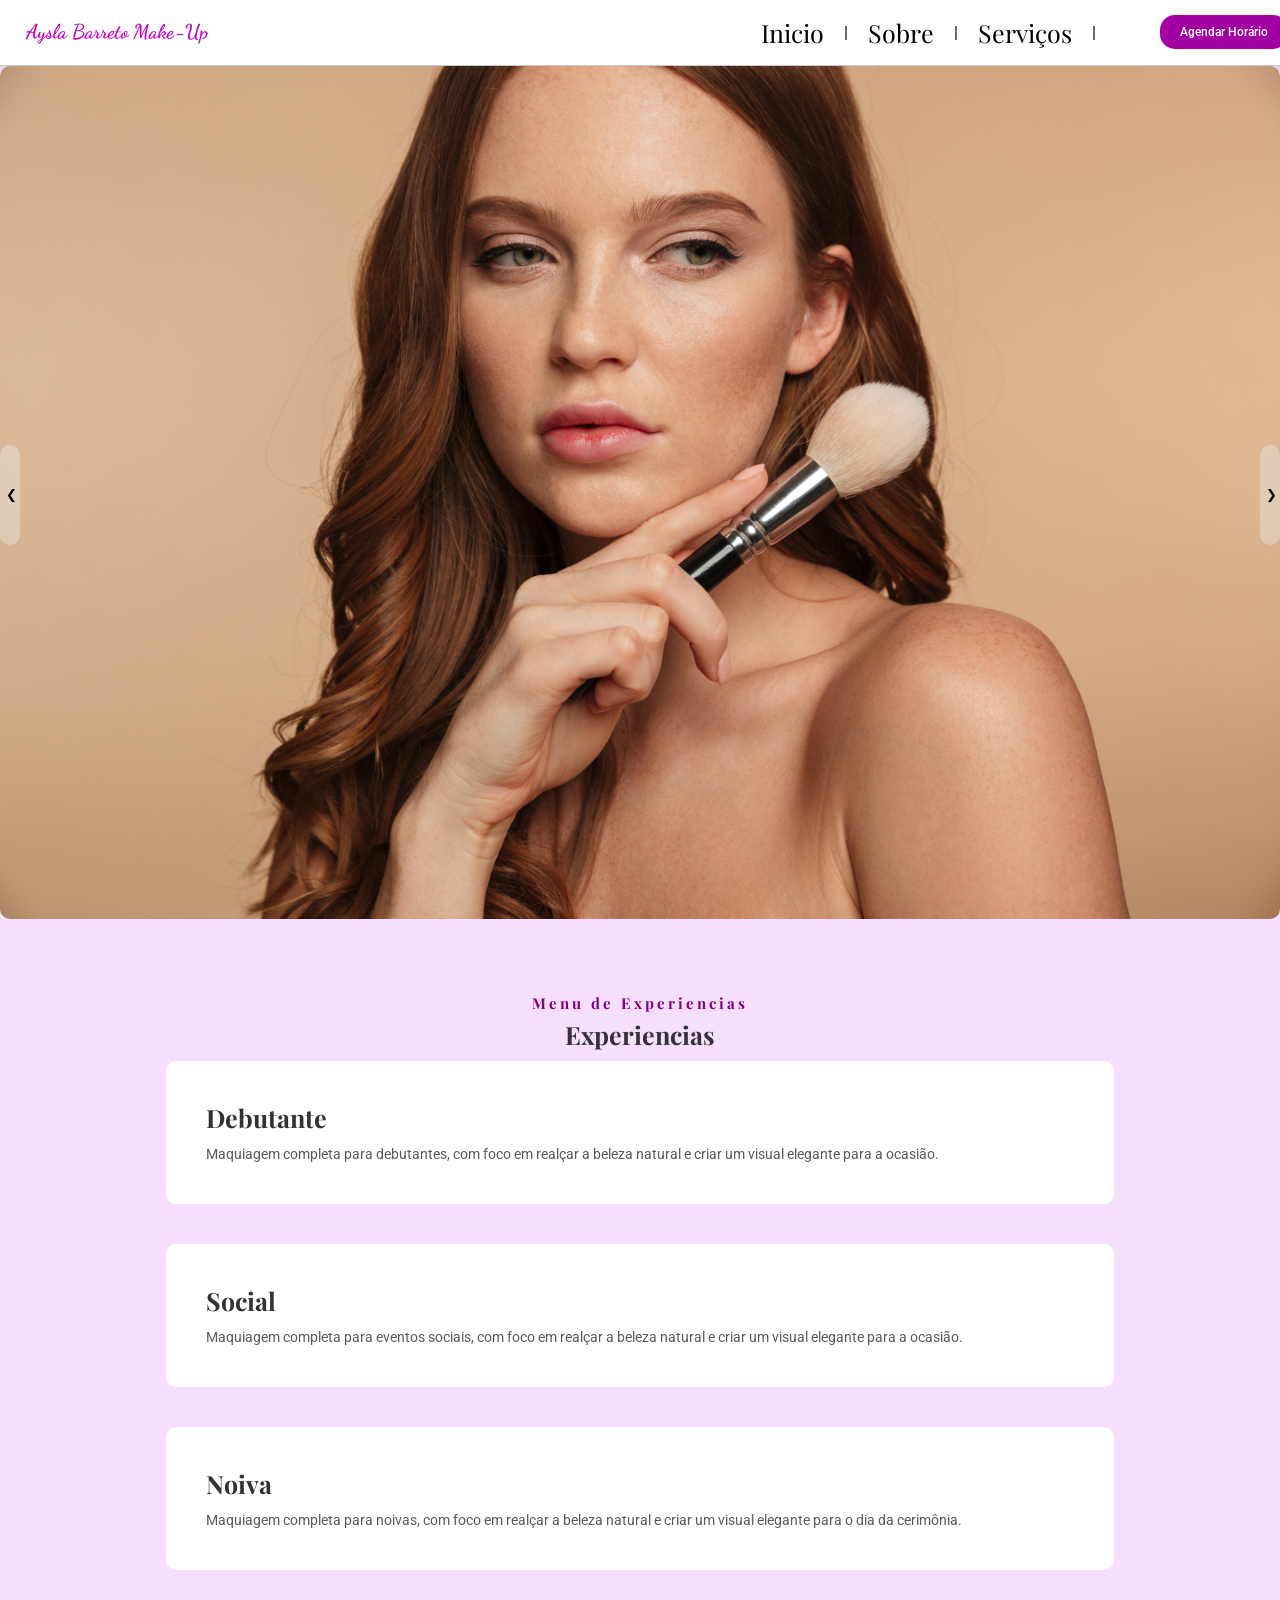
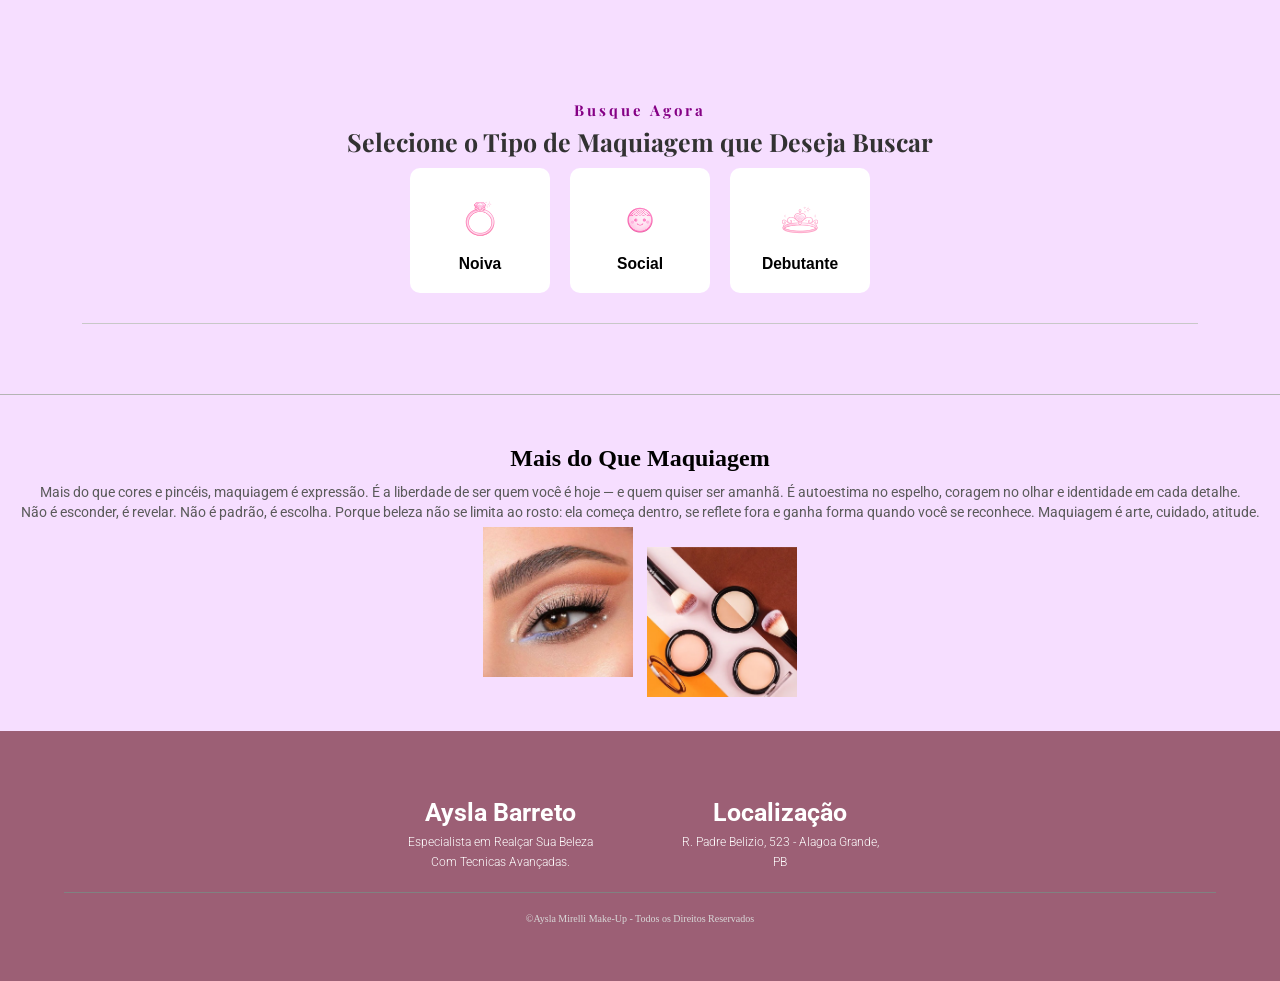
==== pages/servicos.html @ 46bf6b76 "finalizado arquivo de se serviços da profissional, css incompleto em relaçao a toda a responsividade" ====
<!DOCTYPE html>
<html lang="en">
<head>
    <meta charset="UTF-8">
    <meta name="viewport" content="width=device-width, initial-scale=1.0">
    <title>Document</title>


    <link rel="stylesheet" href="../css/footer.css">
    <link rel="stylesheet" href="../css/navbar.css">
    <link rel="stylesheet" href="../css/modal.css">
    <link rel="stylesheet" href="../css/servicos.css">
    <link rel="stylesheet" href="../css/padronizacoes.css">
    



    <link rel="preconnect" href="https://fonts.googleapis.com">
    <link rel="preconnect" href="https://fonts.gstatic.com" crossorigin>
    <link href="https://fonts.googleapis.com/css2?family=Roboto:ital,wght@0,100..900;1,100..900&display=swap" rel="stylesheet">

    <link rel="preconnect" href="https://fonts.googleapis.com">
    <link rel="preconnect" href="https://fonts.gstatic.com" crossorigin>
    <link href="https://fonts.googleapis.com/css2?family=Dancing+Script:wght@400..700&family=Roboto:ital,wght@0,100..900;1,100..900&display=swap" rel="stylesheet">


    <link rel="preconnect" href="https://fonts.googleapis.com">
    <link rel="preconnect" href="https://fonts.gstatic.com" crossorigin>
    <link href="https://fonts.googleapis.com/css2?family=Playfair+Display:ital,wght@0,400..900;1,400..900&display=swap" rel="stylesheet">




</head>
<body>
        <header>
        <nav>
             <button id="menu-toggle" aria-label="Abrir menu">
                ☰
            </button>

            <h1 class="tituloNavBar">Aysla Barreto Make-Up</h1>
            
            <ul id="nav-itens">
                <ul>
                    <h2 class="tituloNavBar" id="titulo-itens">Aysla Barreto Make-Up</h2>
                    <li id="btn-fechar-itens">X</li>   
                </ul>
                <li id="titulo-menu">Menu Principal</li>
                <li class="li-nav-itens"><a href="../index.html"><img class="nav-itens-logo" src="./assets/img/homeicon.png" alt="">Inicio <span class="mq-nav-itens">></span></a></li>
                <li class="li-nav-itens"><a href=""><img class="nav-itens-logo" src="./assets/img/sobreicon.png" alt="">Sobre <span class="mq-nav-itens">></span></a></li>
                <li class="li-nav-itens"><a href=""><img class="nav-itens-logo" id="pincel" src="./assets/img/pincel.png" alt="">Serviços <span class="mq-nav-itens">></span></a></li>


            <li id="nav-btn-agendar-itens" class="agendar-btn-nav" >Agendar Horário</li>
            <span id="desc-btn">Atendimento Personalizado com hora marcada</span>
            <span id="localizacao-menu">Localização <br> <br> R. Padre Belizio, 523 - Alagoa Grande, PB
            </span>
            </ul>


            











            <ul id="nav-itens-desktop">
                
                
                <li class="li-nav-itens-desktop"><a href="">Inicio</a></li>|
                <li class="li-nav-itens-desktop"><a href="">Sobre </a></li>|
                <li class="li-nav-itens-desktop"><a href="">Serviços</a></li>|
                <li id="nav-btn-agendar" class="agendar-btn-nav" >Agendar Horário</li>
                

            
            </ul>



















        </nav>
    </header>







    <main>


        <section id="carrosel-imagens"> 
            <button id="btn-voltar">&#10094;</button>
            <div>
                <img class="img-carrosel" src="../assets/img/carrosel/maq1.jpg" alt="">
            </div>
            <button id="btn-avancar">&#10095;</button>
        </section>




        <article class="conteudos">
            <h2 class="titulos-sem-enfase">Menu de Experiencias</h2>
            <h2 class="titulo-com-enfase">Experiencias</h2>
            <aside class="valores">
                <h3 class="titulo-com-enfase">Debutante</h3>
                <p class="descricao-conteudos">Maquiagem completa para debutantes, com foco em realçar a beleza natural e criar um visual elegante para a ocasião.</p>
            </aside>
            <aside class="valores">
                <h3 class="titulo-com-enfase">Social</h3>
                <p class="descricao-conteudos">Maquiagem completa para eventos sociais, com foco em realçar a beleza natural e criar um visual elegante para a ocasião.</p>     
            </aside>

            <aside class="valores">
                <h3 class="titulo-com-enfase">Noiva</h3>
                <p class="descricao-conteudos">Maquiagem completa para noivas, com foco em realçar a beleza natural e criar um visual elegante para o dia da cerimônia.</p>     
            </aside>
        </article>


        <article class="conteudos" id="conteudo-busca">
            <h2 class="titulos-sem-enfase" >Busque Agora</h2>
            <h2 class="titulo-com-enfase" id="titulo-pesquisa">Selecione o Tipo de Maquiagem que Deseja Buscar</h2>
            <div id="escolhas-make">
                <button data-tipo="noiva" class="opcao-make" id="opcao-noiva">
                    <img class="img-opcao-make" src="../assets/img/homepageimg/icons/anelIcon.png" alt="">
                    <h3 class="titulo-opcao-make">Noiva</h3>
                </button>
                <button data-tipo="social" class="opcao-make" id="opcao-social">
                    <img class="img-opcao-make" src="../assets/img/homepageimg/icons/carinhaFeliz.png" alt="">
                    <h3 class="titulo-opcao-make">Social</h3>
                </button>
                <button data-tipo="debutante" class="opcao-make" id="opcao-debutante">
                    <img class="img-opcao-make" src="../assets/img/homepageimg/icons/debutante.png" alt="">
                    <h3 class="titulo-opcao-make">Debutante</h3>
                </button>
            </div>
            <div class="container-pesquisa">
                
            </div>
        </article>



        <div class="conteudo-article">
                <div>
                    <h2 id="titulo-com-enfase">Mais do Que Maquiagem</h2>
                    <p class="descricao-conteudos">Mais do que cores e pincéis, maquiagem é expressão. É a liberdade de ser quem você é hoje — e quem quiser ser amanhã. É autoestima no espelho, coragem no olhar e identidade em cada detalhe. <br>Não é esconder, é revelar. Não é padrão, é escolha. Porque beleza não se limita ao rosto: ela começa dentro, se reflete fora e ganha forma quando você se reconhece. Maquiagem é arte, cuidado, atitude.</p>

                </div>
                <div class="container-img-article">
                    <img class="img-article-1" id="img1-article" src="../assets/img/MAKE_0405.jpg" alt="">
                    <img class="img-article-1" id="img2-article" src="../assets/img/maquiagem-1515011476963_v2_4x3.jpg" alt="">
                </div>
        </div>











<div id="modal-container" class="modal-hidden">
    <div id="modal">
        <div class="header-modal">
            <h2 class="titulo-modal">Qual seu tipo de maquiagem?</h2>
            <span class="fechar-modal">X</span>
    

        </div>

        <form class="modal-agendar" action="">

            
            

            <div class="grupo-radio">
                
                <label class="radio-custom" for="noiva">
                    <input class="input-modal-form" type="radio" name="tipo" id="noiva" value="noiva">
                    <span class="checkmark">
                        <img class="img-icon-form" src="../assets/img/homepageimg/icons/anelIcon.png" alt="">Noiva</span>
                </label>

                
                <label class="radio-custom" for="social">
                    <input class="input-modal-form" type="radio" name="tipo" id="social" value="social">
                    <span class="checkmark">
                        <img class="img-icon-form" src="../assets/img/homepageimg/icons/carinhaFeliz.png" alt="">
                        Social
                    </span>
                </label>
                <label class="radio-custom" for="debutante">
                    <input class="input-modal-form" type="radio" name="tipo" id="debutante" value="debutante">
                    <span class="checkmark">
                        <img class="img-icon-form" src="../assets/img/homepageimg/icons/debutante.png" alt="">
                        Debutante
                    </span>
                </label>
            </div>
            <div id="radio-horario">
                <label for="horaio" id="titulo-horario">Horário de Preferencia:</label>
                <input type="date" id="horario" min="" max="" name="horario" required>

            </div>


            <label id="titulo-input" for="nome-usuario">Digite seu nome:</label>
            <input 
                type="text" 
                id="nome-usuario" 
                name="nome-usuario" 
                placeholder="Digite seu nome"
                required
            >

            <button id="btn-enviar-modal" class="agendar-btn">Enviar</button>
            <p id="desc-modal-form">Faremos uma pequena estilização para o seu Atendimento.</p>

        </form>
    </div>
</div>
    </main>



    <footer>
        <aside class="info-footer">
            <div class="sobre-footer">
                <h2 class="titulo-sobre-footer">Aysla Barreto</h2>
                <p class="text-footer">Especialista em Realçar Sua Beleza Com Tecnicas Avançadas.</p>
            </div>
            <div class="local-footer">
                <h2 class="titulo-local-footer">Localização</h2>
                <p class="text-footer">R. Padre Belizio, 523 - Alagoa Grande, PB</p>
            </div>
        </aside>
        <div class="copyright-footer">
            <p class="copyright-texto">©Aysla Mirelli Make-Up - Todos os Direitos Reservados</p>
        </div>
    </footer>
    <script src="../js/agendamento.js"></script>
    <script src="../js/index.js"></script>
    <script src="../js/servicos.js"></script>
    
</body>
</html>
---- css/footer.css ----
footer{
    background-color: rgb(156, 95, 117);
    display: flex;
    flex-direction: column;
    align-items: center;
    justify-content: center;
    
}

.info-footer{
    display: flex;
    align-items: center;
    justify-content: center;
    margin-bottom: 20px;
    text-align: center;
    font-size: 7px;
    gap: 80px;
    margin-top: 20px;
    border-bottom: 0.5px solid rgb(129, 129, 129);
    border-width: thin;
    width: 90%;
    padding-bottom: 20px;
    
    
    
}


.sobre-footer{
    width: 100px;
}


.local-footer{
    width: 100px;
}

.copyright-footer{
    margin-bottom: 10px;
    font-size: 6px;
}


.copyright-texto{
    color: rgb(216, 216, 216);
}


.titulo-sobre-footer{
    font-size: 10px;
    margin-bottom: 5px;
    color: white;
    font-family: 'Roboto', sans-serif;
}

.titulo-local-footer{
    font-size: 10px;
    margin-bottom: 5px;
    color: white;
    font-family: 'Roboto', sans-serif;
}


.text-footer{
    color: white;
    font-weight: 300;
    line-height: 10px;
    font-size: 5px;
    font-family: 'Roboto', sans-serif;
}


@media (min-width: 1024px){
    footer{
        height: 250px;
    }

    .sobre-footer{
        width: 200px;

    }

    .titulo-sobre-footer{
        font-size: 25px;
    }

    .text-footer{
        font-size: 12px;
        line-height: 20px;
    }


    .titulo-local-footer{
        font-size: 25px;
    }

    .text-footer{
        font-size: 12px;
        line-height: 20px;
    }

    .local-footer{
        width: 200px;
    }

    .copyright-texto{
        font-size: 10px;
    }
}
---- css/navbar.css ----
/*estilização da navbar*/



#menu-toggle{
    cursor: pointer;
    border: none;
    background: none;
    font-size: 1.5rem;
}

#nav-itens {
  display: none;
  flex-direction: column;
  gap: 1rem;
  font-family: "Roboto", sans-serif;
  font-weight: 400;
  
}

#nav-itens-desktop{
  display: none;
  gap: 1.5rem;
  font-family: "Roboto", sans-serif;
  font-weight: 400;
}

#pincel{
  width: 10px;
  height: 20px;
  position: relative;
  top: 3px;
  margin-right: 20px;
}

#nav-itens.active{
    overflow: hidden;
    z-index: 10;
    list-style-type: none;
    display: flex;
    position: absolute;
    top: 0rem;
    left: 0px;
    background-color: rgb(255, 247, 255);
    width: 100%;
    height: 100vh;
    border-bottom-right-radius: 10px;

    
  background: linear-gradient(
    to right,
    rgba(0, 0, 0, 0.4),
  );
  animation: vinhetaLeft 0.3s ease-out forwards;
}


body.menu-open {
  overflow: hidden;
  height: 100vh;
}



@keyframes vinhetaLeft {
  from {
    transform: translateX(-100%);
  }
  to {
    transform: translateX(0);
  }
}


.mq-nav-itens{
  font-weight: bold;
  left: 300px;
  position: absolute;
}





nav{
    display: flex;
    gap: 1rem;
    align-items: center;
    box-shadow: 0 4px 12px rgba(0, 0, 0, 0.08);
    background-color: white;
    padding: 0.4rem;
    z-index: 1000;
    border-bottom: 1px solid rgb(202, 202, 202);
    width: 100%;
}

.tituloNavBar{
    margin-left: 0.2rem;
    font-size: 14px;
     white-space: nowrap;
    color: rgb(196, 0, 196);
    font-family: "Dancing Script", cursive;
    
}

#titulo-itens{
    position: absolute;
    top: 25px;
    left: 15px;
}


#titulo-menu{
    position: relative;
    top: 40px;
    left: 0px;
    font-size: 15px;
    margin-bottom: 40px;
    font-weight: 400;
    color: rgb(128, 161, 161);
    word-spacing: 3px;
}



a{
    text-decoration: none;
    color: black;
    display: flex;
    align-items: center;
}

.li-nav-itens{
  padding-bottom: 10px;
  font-size: 30px;
  position: relative;
  font-family: "Playfair Display", serif;
  top: 20px;
  margin-bottom: 15px;
  font-weight: 300;
}



#btn-fechar-itens{
  list-style-type: none;
  position: relative;
  top: 20px;
  left: 75%;
  font-size: 20px;
  cursor: pointer;
  background-color: white;
  border-radius: 25px;
  padding: 5px;
}

#menu-li-btn{
  display: flex;
    justify-content: center;
    align-items: center;
    font-size: 25px;
    position: relative;
    left: 0.3rem;
    margin-top: 50px;
    background-color: rgb(163, 0, 163);
    padding: 1rem;
    padding-left: 50px;
    padding-right: 50px;
    width: 200px;
    border-radius: 25px;
    color: rgb(250, 250, 250);
    font-family: "Roboto", sans-serif;
    font-weight: 400;
}


#desc-btn{
  position: relative;
  top: 10px;
  left: 75px;
  font-size: 12px;
  color: rgb(128, 161, 161);
  font-weight: 300;
  padding-bottom: 10px;
  border-bottom: 1px solid rgb(194, 194, 194);
  width: 160px;
  text-align: center;
}

#localizacao-menu{
  position: relative;
  top: 80px;
  left: 70px;
  font-size: 17px;
  color: rgb(128, 161, 161);
  font-weight: 300;
  padding-bottom: 10px;
  
  width: 160px;
  text-align: center;
}

.nav-itens-logo{
  width: 15px;
  height: 15px;
  margin-right: 20px;
  position: relative;
  top: 3px;
  filter: invert(10%) sepia(80%) saturate(8000%) hue-rotate(320deg);
}

#nav-btn-agendar-itens{
    font-size: 20px;
    background-color: rgb(163, 0, 163);
    padding: 1rem;
    text-align: center;
    width: 180px;
    border-radius: 25px;
    color: white;
    position: relative;
    left: 3rem;
    font-family: "Roboto", sans-serif;
    font-weight: 500;
}









@media (min-width: 1024px) {
  #menu-toggle{
    display: none;
  }

  nav{
    width: 100%;
    height: 7%;
    
    
    flex-wrap: nowrap;
  }


  #nav-itens-desktop{
    display: flex;
    align-items: center;
    list-style: none;
    gap: 0;
    width: 75%;
    justify-content: flex-end;
  }



  
  
  .li-nav-itens-desktop{
    font-size: 25px;
    font-family: "Playfair Display", serif;
    font-weight: 400;
    padding: 1%;
    transition: ease-in 0.2s;
    padding-left: 20px;
    padding-right: 20px;
    
    
    
  }
  
  .li-nav-itens-desktop:hover{
    cursor: pointer;
    background-color: beige;
  }

  #nav-btn-agendar{
    padding: 10px 30px 10px 30px;
    font-size: 15px;
    transition: ease-in 0.2s;
  }

  #nav-btn-agendar:hover{
    background-color: rgb(223, 0, 223);
    
    
  }

  .tituloNavBar{
    margin-left: 20px;
    font-size: 20px;
    white-space: nowrap;
    color: rgb(196, 0, 196);
    font-family: "Dancing Script", cursive;
    
}






}


#nav-btn-agendar{
    font-size: 12px;
    background-color: rgb(163, 0, 163);
    padding: 10px 20px 10px 20px;
    border-radius: 15px;
    color: white;
    position: relative;
    left: 4rem;
    font-family: "Roboto", sans-serif;
    font-weight: 500;
}




.agendar-btn-nav{
  cursor: pointer;
}
---- css/modal.css ----
.modal-hidden{
    display: none;
    justify-content: center;
    align-items: center;
    position: fixed;
    top: 0;
    width: 100%;
    height: 100%;
    background-color: rgba(0, 0, 0, 0.5);
    z-index: 1000;
    overflow: hidden;
    user-select: none;
}

#modal{
    display: flex;
    align-items: center;
    justify-content: center;
    flex-direction: column;
    background-color: whitesmoke;
    width: 350px;
    height: 600px;
    border-radius: 10px;
    border-bottom: 3px solid #ff69b4;
}

.fechar-modal{
    position: relative;
    left: 40px;
    
    font-size: 30px;
    
    cursor: pointer;
    font-family: "Roboto" ,sans-serif;

}





.modal-agendar{
    display: flex;
    flex-direction: column;
    align-items: center;
    justify-content: center;
    gap: 10px;
    
}


.grupo-radio{
    position: relative;
    bottom: 50px;
    
}

.header-modal{
    display: flex;
    align-items: center;
    justify-content: center;
    
    gap: 10px;
    position: relative;
    top: 20px;
}


/*estilos para input do modal no index.html*/

.titulo-modal{
    position: relative;
    left: 20px;
    font-family: "Roboto", sans-serif;
    font-size: 20px;
    width: 180px;
    text-align: center;
    
}

#titulo-horario{
    font-family: "Roboto", sans-serif;
    font-weight: 400;
    color:  rgb(151, 151, 151);
}

#desc-modal-form{
    font-size: 10px;
    width: 200px;
    text-align: center;
    color: rgb(151, 151, 151);
    
}


.grupo-radio{
    display: flex;
    align-items: center;
    justify-content: center;
    position: relative;
    top: 50px;
    margin-bottom: 50px;
    gap: 20px;
    flex-wrap: wrap;
}

.radio-custom{
    display: flex;
    align-items: center;
    cursor: pointer;
    gap: 10px;
    font-size: 20px;
}

.radio-custom input{
    display: none; 
}


#radio-horario{
    display: flex;
    flex-direction: column;
    align-items: center;
    margin-bottom: 10px;
    gap: 5px;
    outline: none;
    
}


#horario{
    outline: none;
    padding: 10px;
    border: none;
    border-bottom: 1px solid rgb(151, 151, 151);
}
.checkmark{
    width: 100px;
    height: 100px;
    border: 2px solid #c9c9c9;
    border-radius: 20%;
    position: relative;
    display: flex;
    align-items: center;
    justify-content: center;
    flex-direction: column;
    font-size: 15px;
    transition: all 0.2s ease-in-out;
    z-index: 1111;
}


.radio-custom input:checked + .checkmark{
    
    border: 3px solid #ff69b4;
    transform: scale(1.1);
}


.img-icon-form{
    width: 110px;
    
}

#nome-usuario{
    width: 300px;
    height: 40px;
    border: none;
    border-bottom: 1px solid rgb(151, 151, 151);
    border-radius: 2%;
    outline: none;
    transition: all 0.2s ease-in-out;
}
#nome-usuario:focus{
    border-bottom: 2px solid #ff69b4;
    transform: scale(1.1);
    
}


#titulo-input{
    font-family: "Roboto", sans-serif;
    font-weight: 400;
    color:  rgb(151, 151, 151);
}

#btn-enviar-modal{
    display: flex;
    align-items: center;
    justify-content: center;
    width: 300px;
    height: 50px;
    border-radius: 10px;
    cursor: pointer;
    background-image: url(../assets/img/homepageimg/back.png);
    background-size: cover;
    border: none;
    box-shadow: 0px 4px 6px rgba(0, 0, 0, 0.1);
    color: white;
    transition: all 0.3s ease-in-out;
    
    
}

#btn-enviar-modal:hover{
    scale: 1.05;
    color: rgb(94, 0, 89);
    
}



#link-enviar-modal{
    color: white;
    font-weight: 800;

}
---- css/servicos.css ----
*{
    margin: 0;
    
}


/*mobile first*/

.img-carrosel{
    width: 100vw;
    height: auto;
    border-radius: 10px;
}


/*animação carrossel*/


@keyframes slideDireita {
  from {
    transform: translateX(0);
    opacity: 0.8;
  }
  to {
    transform: translateX(100%);
    opacity: 1;
  }
}

.slide-direita {
  animation: slideDireita 0.5s ease-out forwards;
}


@keyframes slideEsquerda {
  from {
    transform: translateX(0);
    opacity: 0.8;
  }
  to {
    transform: translateX(-100%);
    opacity: 1;
  }
}

.slide-esquerda {
  animation: slideEsquerda 0.5s ease-out forwards;
}




#carrosel-imagens{
    width: 100vw;
    display: flex;
    align-items: center;
    justify-content: center;
    position: relative;
    z-index: 1;
    margin-bottom: 50px;
}

#btn-voltar{
    position: absolute;
    left: 0;
    cursor: pointer;
    height: 100px;
    width: 20px;
    border: none;
    background-color: rgb(235, 235, 235, 0.4);
    border-radius: 20px;
    transition: all ease-in-out 0.8s;


}

#btn-avancar{
    position: absolute;
    right: 0;
    cursor: pointer;
    height: 100px;
    width: 20px;
    background-color: rgb(235, 235, 235, 0.4);
    border: none;
    border-radius: 20px;
    transition: all ease-in-out 0.2s;
}

#btn-avancar:active, #btn-voltar:active{
    transform: scale(1.4);
    
}

/*conteudos*/

#titulo-pesquisa{
    text-align: center;
}

.img-opcao-make{
    width: 100px;
    height: auto;
    border-radius: 10px;
}


.opcao-make{
    display: flex;
    align-items: center;
    justify-content: center;
    flex-direction: column;
    margin-bottom: 30px;
    background-color: white;
    border-radius: 10px;
    padding: 20px;
    transition: all ease-in-out 0.3s;
    border: none;
}

.opcao-make:focus{
    box-shadow: 0 0 10px rgb(150, 150, 150);
    background-color: rgb(247, 0, 234);
    transform: scale(1.05);
   
}


#escolhas-make{
    display: flex;
    align-items: center;
    justify-content: center;
    flex-wrap: wrap;
    width: 90%;
    margin-bottom: 50px;
    gap: 20px;
    border-bottom: 1px solid rgb(200, 200, 200);
}


.imgPesquisa{
    width: 220px;
    height: 180px;
    border-radius: 5px;
}

.divImagens{
    display: flex;
    align-items: center;
    justify-content: center;
    flex-wrap: wrap;
    gap: 30px;
    margin-top: 50px;
    
}


.item-pesquisa{
    display: flex;
    align-items: center;
    justify-content: center;
    flex-direction: column;
    margin: 10px;
    
}


.divImgPesquisa{
    background-color: white;
    padding: 1px;
    padding-bottom: 10px;
    width: 220px;
    height: 180px;
    border-bottom-left-radius: 5px;
    border-bottom-right-radius: 5px;
    
}


#conteudo-busca{
    border-bottom: 1px solid rgb(180, 180, 180);
    
}

.conteudo-article{
    display: flex;
    align-items: center;
    justify-content: center;
    flex-direction: column;
    text-align: center;
}

.img-article-1{
    width: 150px;
    margin: 5px;
    margin-bottom: 50px;
}

#img2-article{
    position: relative;
    top: 20px;

}
---- css/padronizacoes.css ----
body{
    background-color: rgb(246, 222, 255);
    overflow-x: hidden;
}


#textos{
  display: flex;
  align-items: start;
  justify-content: center;
  flex-direction: column;
  text-align: start;
  padding: 10px;
}


.titulos-sem-enfase{
  font-family: 'playfair display', serif;
  font-size: 15px;
  letter-spacing: 3px;
  margin-bottom: 5px;
  color: rgb(133, 0, 133);
}

.titulo-com-enfase{
    font-family: 'playfair display', serif;
    font-size: 25px;
    margin-bottom: 10px;
    color: rgb(50, 50, 50);

}

.nome-enfase{
  color: rgb(133, 0, 133);
  font-family: 'playfair display', serif;
}



.descricao-conteudos{
  font-family: 'Roboto', sans-serif;
  font-size: 14px;
  margin-top: 10px;
  line-height: 20px;
  color: rgb(90, 90, 90);
}




/*conteudos*/


.conteudos{
    display: flex;
    align-items: center;
    justify-content: center;
    flex-direction: column;
    padding: 20px;
    margin-bottom: 50px;
}


.valores{
    padding: 40px;
    background-color: white;
    width: 70%;
    margin-bottom: 40px;
    border-radius: 10px;

}
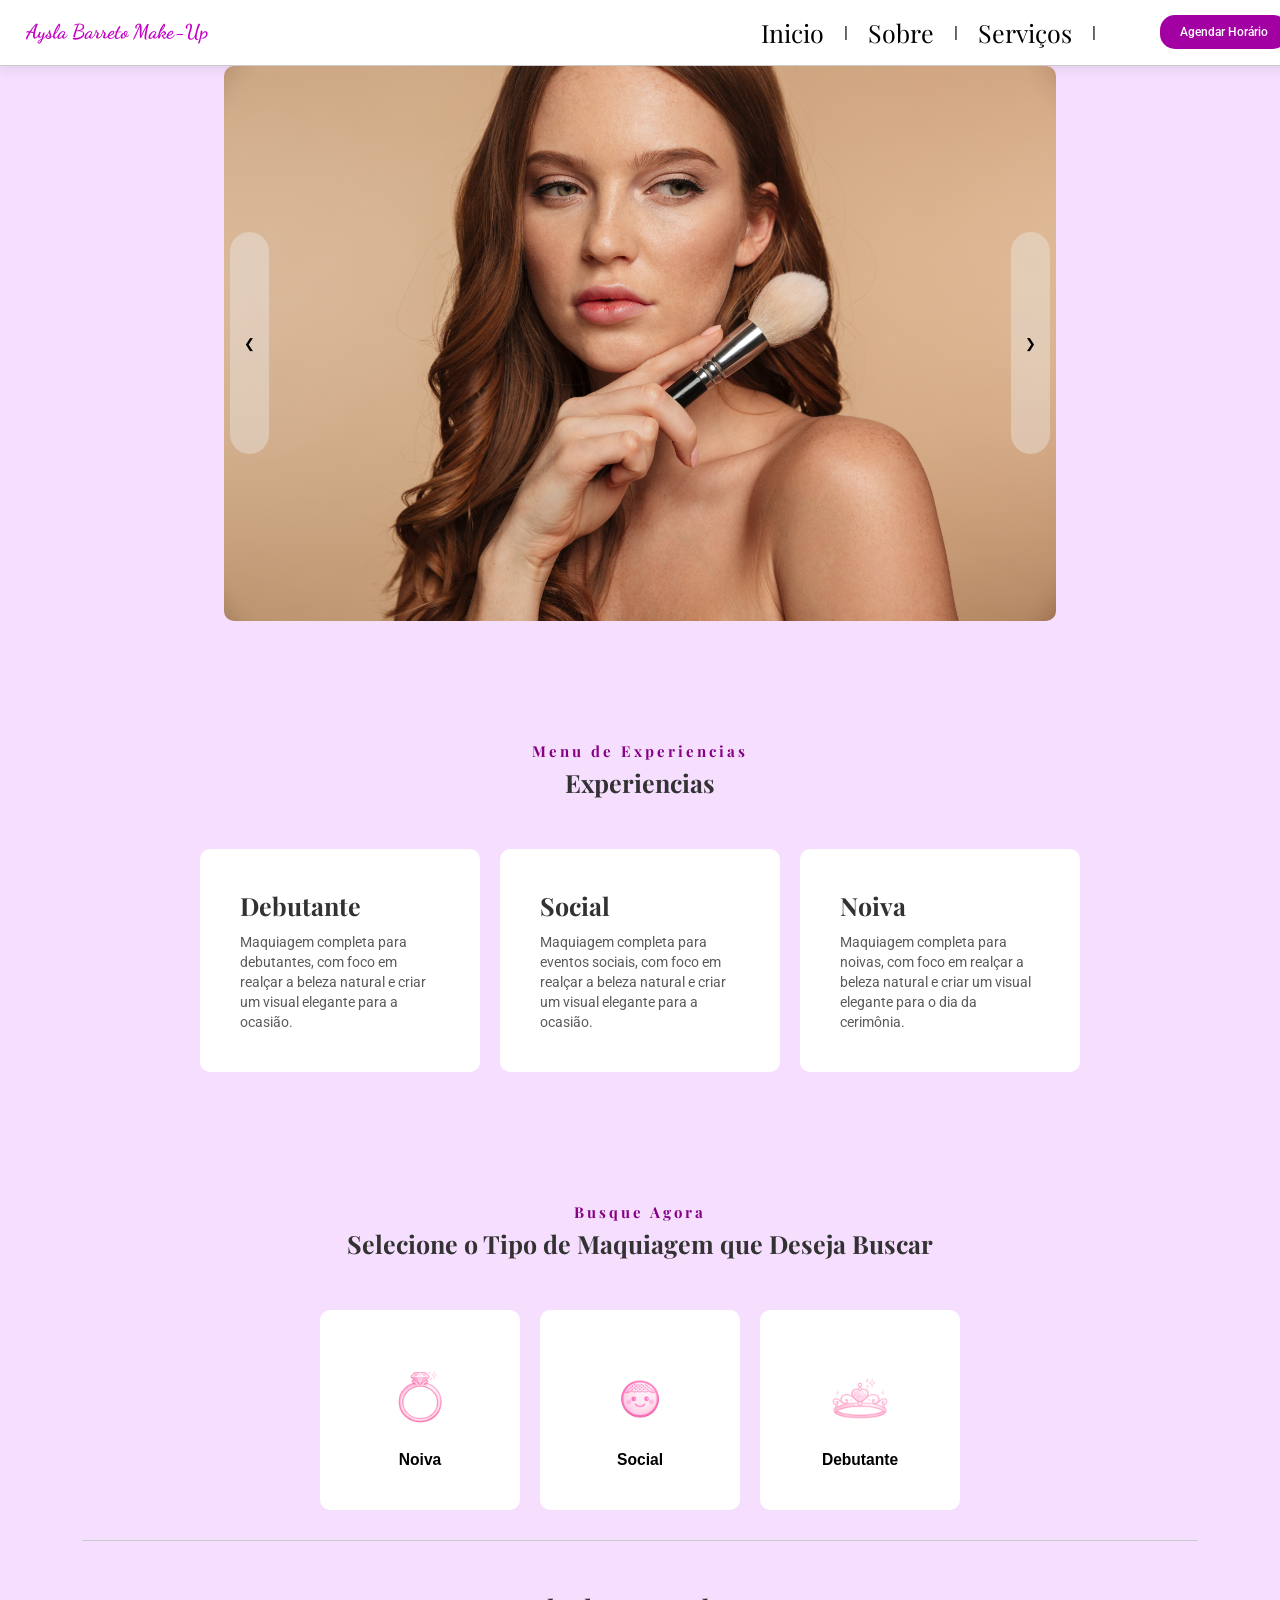
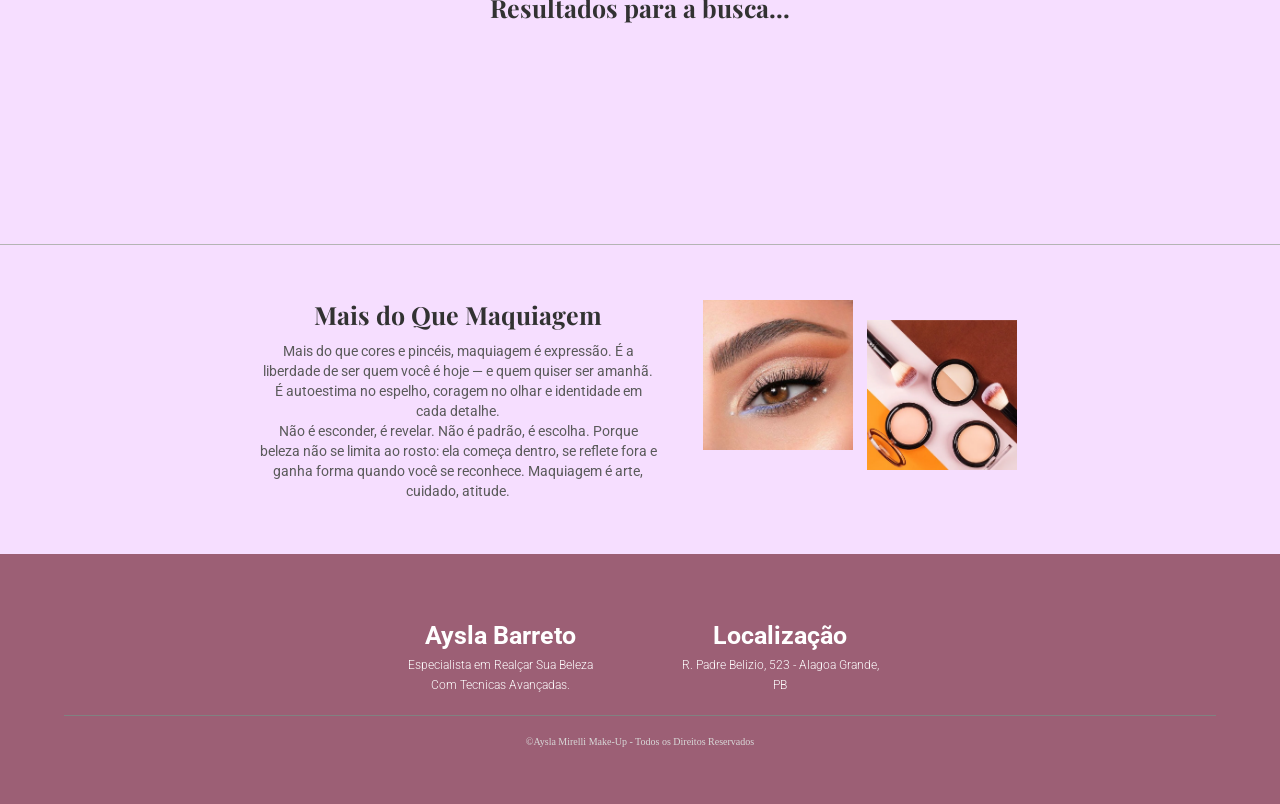
==== commit 9b44e6cb: "Finalizado a responsividade para celular e desktop nos arquivos index e servicos. Finalizado função " ====
--- a/pages/servicos.html
+++ b/pages/servicos.html
@@ -74,7 +74,7 @@
             <ul id="nav-itens-desktop">
                 
                 
-                <li class="li-nav-itens-desktop"><a href="">Inicio</a></li>|
+                <li class="li-nav-itens-desktop"><a href="../index.html">Inicio</a></li>|
                 <li class="li-nav-itens-desktop"><a href="">Sobre </a></li>|
                 <li class="li-nav-itens-desktop"><a href="">Serviços</a></li>|
                 <li id="nav-btn-agendar" class="agendar-btn-nav" >Agendar Horário</li>
@@ -115,7 +115,7 @@
 
         <section id="carrosel-imagens"> 
             <button id="btn-voltar">&#10094;</button>
-            <div>
+            <div id="div-img-carrosel">
                 <img class="img-carrosel" src="../assets/img/carrosel/maq1.jpg" alt="">
             </div>
             <button id="btn-avancar">&#10095;</button>
@@ -126,20 +126,23 @@
 
         <article class="conteudos">
             <h2 class="titulos-sem-enfase">Menu de Experiencias</h2>
-            <h2 class="titulo-com-enfase">Experiencias</h2>
-            <aside class="valores">
-                <h3 class="titulo-com-enfase">Debutante</h3>
-                <p class="descricao-conteudos">Maquiagem completa para debutantes, com foco em realçar a beleza natural e criar um visual elegante para a ocasião.</p>
-            </aside>
-            <aside class="valores">
-                <h3 class="titulo-com-enfase">Social</h3>
-                <p class="descricao-conteudos">Maquiagem completa para eventos sociais, com foco em realçar a beleza natural e criar um visual elegante para a ocasião.</p>     
-            </aside>
-
-            <aside class="valores">
-                <h3 class="titulo-com-enfase">Noiva</h3>
-                <p class="descricao-conteudos">Maquiagem completa para noivas, com foco em realçar a beleza natural e criar um visual elegante para o dia da cerimônia.</p>     
-            </aside>
+            <h2 class="titulo-com-enfase" id="titulo-conteudo-valores">Experiencias</h2>
+            <div id="container-valores">
+                <aside class="valores">
+                    <h3 class="titulo-com-enfase">Debutante</h3>
+                    <p class="descricao-conteudos">Maquiagem completa para debutantes, com foco em realçar a beleza natural e criar um visual elegante para a ocasião.</p>
+                </aside>
+                <aside class="valores">
+                    <h3 class="titulo-com-enfase">Social</h3>
+                    <p class="descricao-conteudos">Maquiagem completa para eventos sociais, com foco em realçar a beleza natural e criar um visual elegante para a ocasião.</p>     
+                </aside>
+    
+                <aside class="valores">
+                    <h3 class="titulo-com-enfase">Noiva</h3>
+                    <p class="descricao-conteudos">Maquiagem completa para noivas, com foco em realçar a beleza natural e criar um visual elegante para o dia da cerimônia.</p>     
+                </aside>
+
+            </div>
         </article>
 
 
@@ -161,16 +164,20 @@
                 </button>
             </div>
             <div class="container-pesquisa">
+                <h2 class="titulo-com-enfase" id="result-busca">
+                    Resultados para a busca...
+                </h2>
+                
                 
             </div>
         </article>
 
 
 
-        <div class="conteudo-article">
+        <div class="conteudo-article" id="article-final">
                 <div>
-                    <h2 id="titulo-com-enfase">Mais do Que Maquiagem</h2>
-                    <p class="descricao-conteudos">Mais do que cores e pincéis, maquiagem é expressão. É a liberdade de ser quem você é hoje — e quem quiser ser amanhã. É autoestima no espelho, coragem no olhar e identidade em cada detalhe. <br>Não é esconder, é revelar. Não é padrão, é escolha. Porque beleza não se limita ao rosto: ela começa dentro, se reflete fora e ganha forma quando você se reconhece. Maquiagem é arte, cuidado, atitude.</p>
+                    <h2 class="titulo-com-enfase">Mais do Que Maquiagem</h2>
+                    <p class="descricao-conteudos" id="descricao-article-final">Mais do que cores e pincéis, maquiagem é expressão. É a liberdade de ser quem você é hoje — e quem quiser ser amanhã. É autoestima no espelho, coragem no olhar e identidade em cada detalhe. <br>Não é esconder, é revelar. Não é padrão, é escolha. Porque beleza não se limita ao rosto: ela começa dentro, se reflete fora e ganha forma quando você se reconhece. Maquiagem é arte, cuidado, atitude.</p>
 
                 </div>
                 <div class="container-img-article">
@@ -180,6 +187,13 @@
         </div>
 
 
+        <div class="modal-hidden-servicos">
+            <div id="modal-imagens">
+
+            </div>
+        </div>
+
+
 
 
 
@@ -190,7 +204,7 @@
 
 
 <div id="modal-container" class="modal-hidden">
-    <div id="modal">
+    <div class="modal">
         <div class="header-modal">
             <h2 class="titulo-modal">Qual seu tipo de maquiagem?</h2>
             <span class="fechar-modal">X</span>
--- a/css/modal.css
+++ b/css/modal.css
@@ -12,7 +12,7 @@
     user-select: none;
 }
 
-#modal{
+.modal{
     display: flex;
     align-items: center;
     justify-content: center;
--- a/css/servicos.css
+++ b/css/servicos.css
@@ -167,9 +167,8 @@
 .divImgPesquisa{
     background-color: white;
     padding: 1px;
-    padding-bottom: 10px;
-    width: 220px;
-    height: 180px;
+    
+    max-width: 350px;
     border-bottom-left-radius: 5px;
     border-bottom-right-radius: 5px;
     
@@ -199,4 +198,143 @@
     position: relative;
     top: 20px;
 
+}
+
+
+
+/*modal das imagens de pesquisa*/
+
+
+.modal-hidden-servicos{
+    display: none;
+    justify-content: center;
+    align-items: center;
+    position: fixed;
+    top: 0;
+    width: 100%;
+    height: 100%;
+    background-color: rgba(0, 0, 0, 0.5);
+    z-index: 10000;
+    overflow: hidden;
+    user-select: none;
+}
+
+
+
+
+
+
+
+
+#modal-imagens{
+    display: flex;
+    align-items: center;
+    justify-content: center;
+}
+
+.img-modal-pesquisa{
+    max-width: 80%;
+    max-height: 90%;
+    transition: all ease-in 1s;
+    transform: scale(1.3);
+}
+
+
+/*Estilização para Desktop*/
+
+
+@media (min-width: 1024px){
+    .img-carrosel{
+        width: 65%;
+        
+    }
+
+    #carrosel-imagens{
+        display: flex;
+        align-items: center;
+        justify-content: center;
+        width: 100vw;
+        margin-bottom: 100px
+        
+    }
+
+    #div-img-carrosel{
+        display: flex;
+        align-items: center;
+        justify-content: center;
+    }
+
+    #btn-avancar{
+        right: 18%;
+        height: 40%;
+        width: 3%;
+    }
+
+    #btn-voltar{
+        left: 18%;
+        height: 40%;
+        width: 3%;
+    }
+    /*Pequisa*/
+
+
+    #titulo-pesquisa{
+        margin-bottom: 50px;
+    }
+
+    #result-busca{
+        margin-bottom: 200px;
+    }
+
+
+    /*valores*/
+
+    #titulo-conteudo-valores{
+        margin-bottom: 50px;
+    }
+
+    #container-valores{
+        display: flex;
+        align-items: center;
+        justify-content: center;
+        gap: 20px;
+    }
+
+    .valores{
+        width: 200px!important;
+    }
+
+    .opcao-make{
+        width: 200px;
+        height: 200px;
+    }
+
+    .img-opcao-make{
+        width: 150px;
+    }
+
+    /*imagem do modal*/
+
+    .img-modal-pesquisa{
+    max-width: 50%;
+    max-height: 90%;
+    transition: all ease-in 1s;
+    transform: scale(1.3);
+}
+
+
+
+    /*article final*/
+
+    #descricao-article-final{
+        width: 400px;
+    }
+
+
+    #article-final{
+        display: flex;
+        flex-direction: row;
+        gap: 40px;
+        margin-bottom: 50px;
+    }
 }
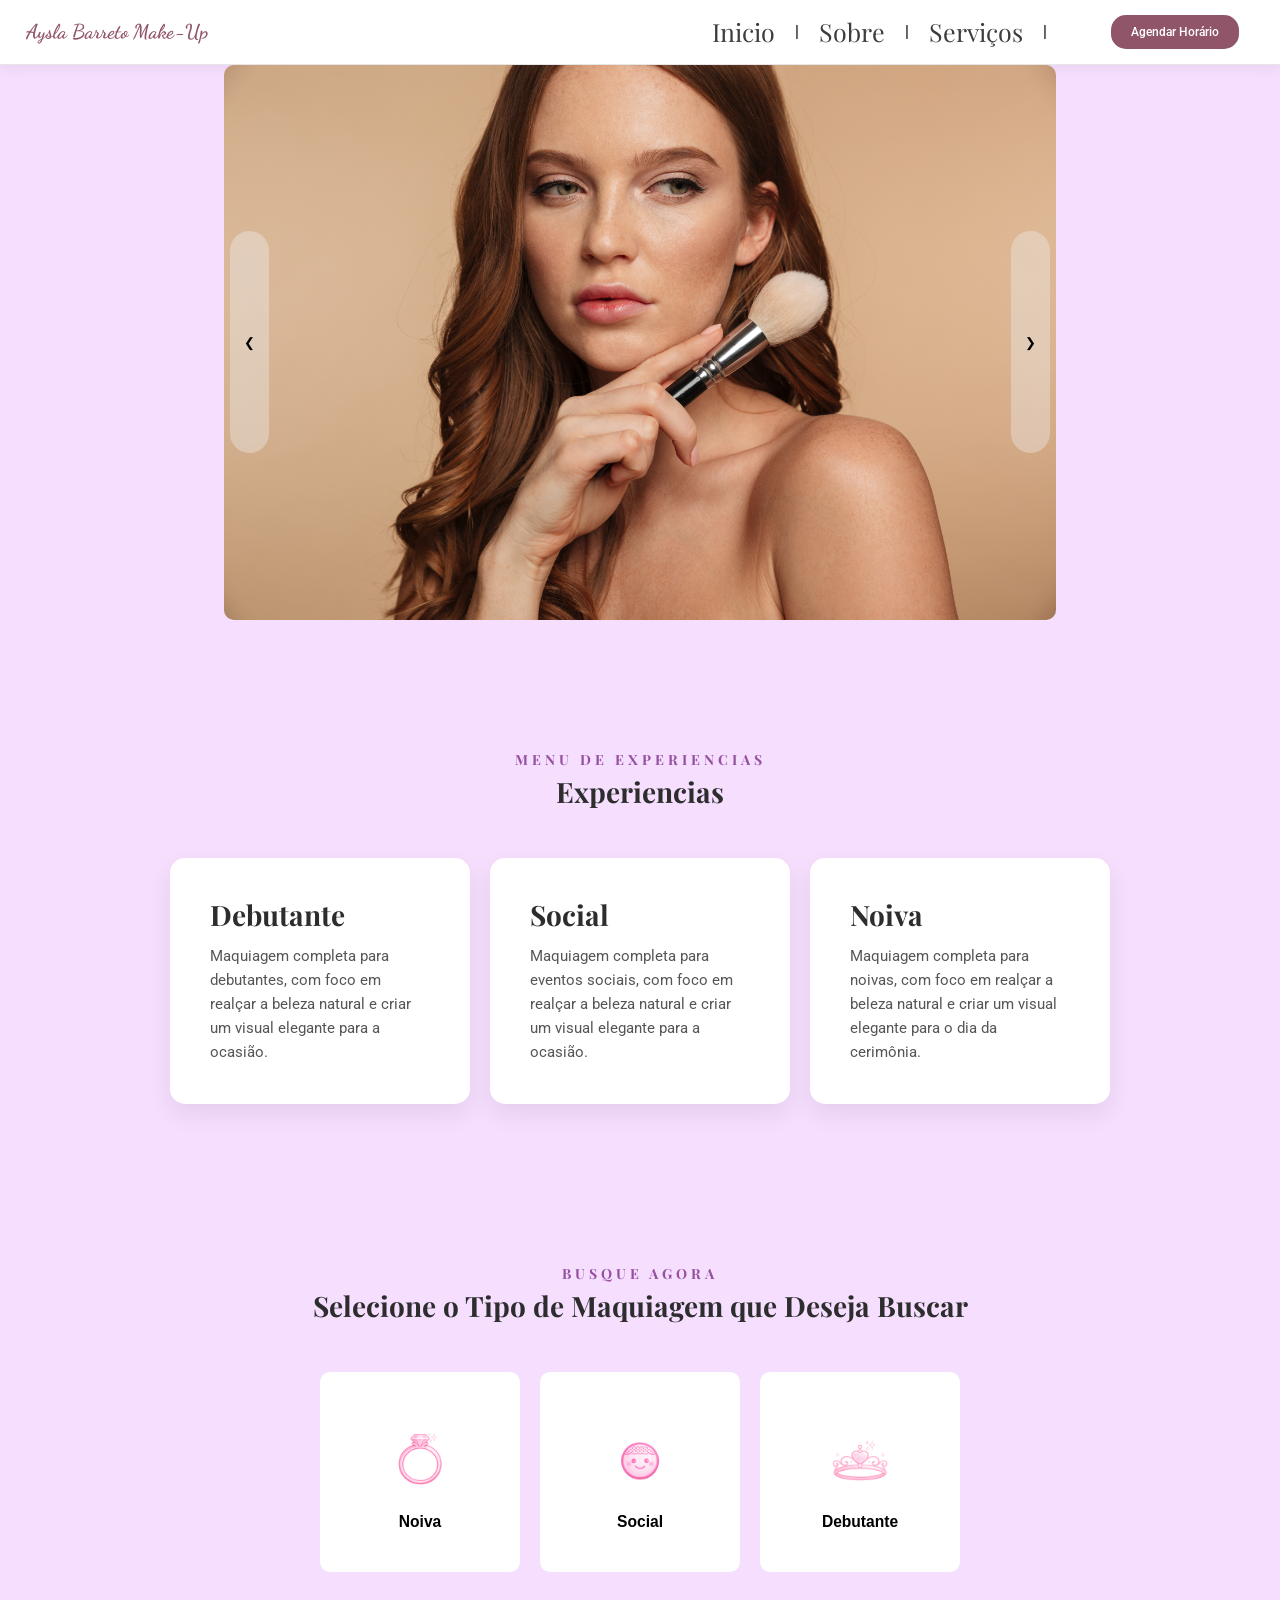
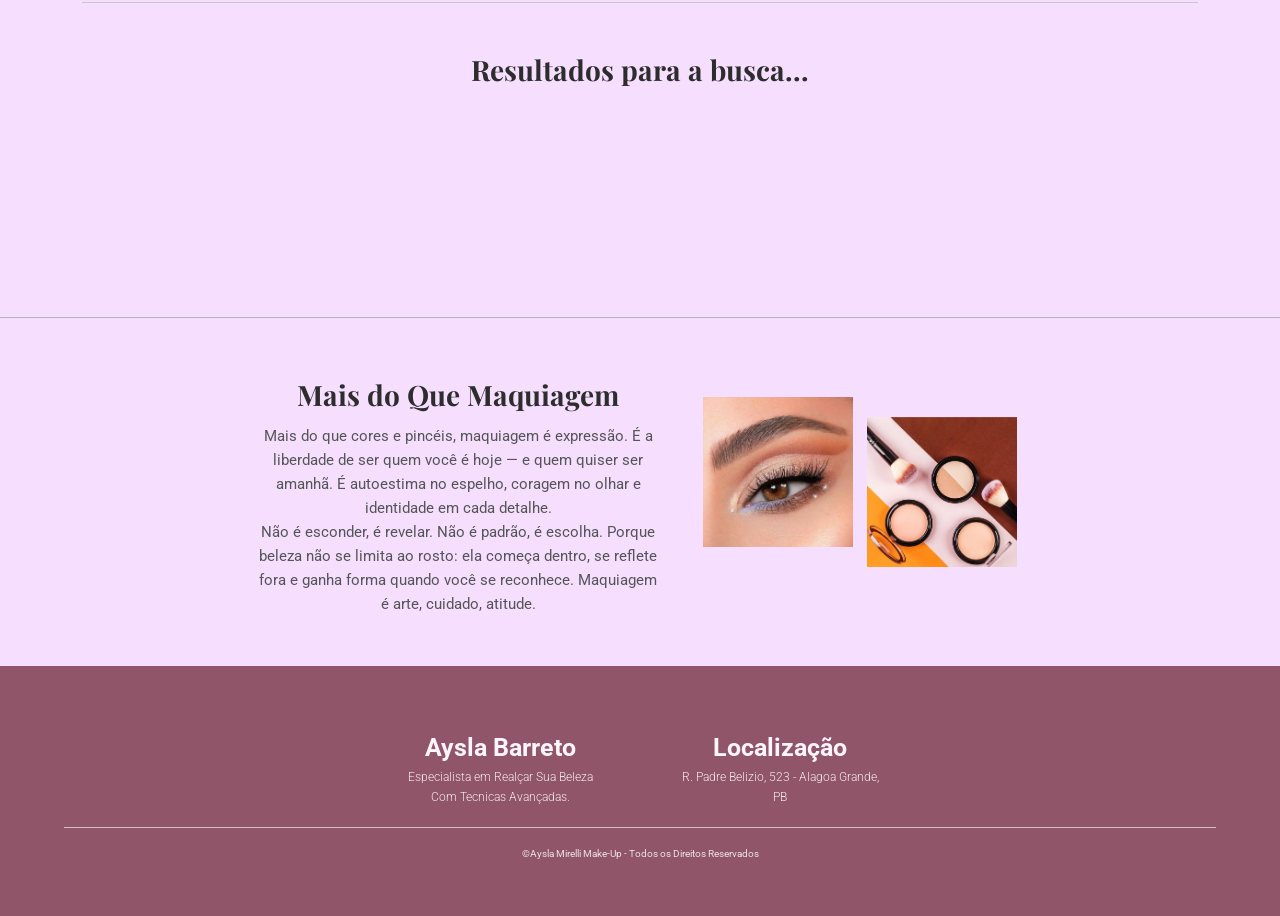
==== commit ae99487d: "criação do gitignore, modificação na navbar novamente e remoção do .vscode." ====
--- a/pages/servicos.html
+++ b/pages/servicos.html
@@ -3,7 +3,7 @@
 <head>
     <meta charset="UTF-8">
     <meta name="viewport" content="width=device-width, initial-scale=1.0">
-    <title>Document</title>
+    <title>Aysla Make-Up - Serviços</title>
 
 
     <link rel="stylesheet" href="../css/footer.css">
@@ -41,21 +41,21 @@
 
             <h1 class="tituloNavBar">Aysla Barreto Make-Up</h1>
             
-            <ul id="nav-itens">
-                <ul>
+            <ul id="nav-itens" >
+                <ul class="container-tituloNavBar">
                     <h2 class="tituloNavBar" id="titulo-itens">Aysla Barreto Make-Up</h2>
                     <li id="btn-fechar-itens">X</li>   
                 </ul>
-                <li id="titulo-menu">Menu Principal</li>
-                <li class="li-nav-itens"><a href="../index.html"><img class="nav-itens-logo" src="./assets/img/homeicon.png" alt="">Inicio <span class="mq-nav-itens">></span></a></li>
-                <li class="li-nav-itens"><a href=""><img class="nav-itens-logo" src="./assets/img/sobreicon.png" alt="">Sobre <span class="mq-nav-itens">></span></a></li>
-                <li class="li-nav-itens"><a href=""><img class="nav-itens-logo" id="pincel" src="./assets/img/pincel.png" alt="">Serviços <span class="mq-nav-itens">></span></a></li>
-
-
-            <li id="nav-btn-agendar-itens" class="agendar-btn-nav" >Agendar Horário</li>
-            <span id="desc-btn">Atendimento Personalizado com hora marcada</span>
-            <span id="localizacao-menu">Localização <br> <br> R. Padre Belizio, 523 - Alagoa Grande, PB
-            </span>
+                
+                <li class="li-nav-itens"><a href="../index.html"><img class="nav-itens-logo" src="../assets/img/homeicon.png" alt="">Inicio <span class="mq-nav-itens">></span></a></li>
+                <li class="li-nav-itens"><a href="./sobre.html"><img class="nav-itens-logo" src="../assets/img/sobreicon.png" alt="">Sobre <span class="mq-nav-itens">></span></a></li>
+                <li class="li-nav-itens"><a href=""><img class="nav-itens-logo" id="pincel" src="../assets/img/pincel.png" alt="">Serviços <span class="mq-nav-itens">></span></a></li>
+
+
+                <li id="nav-btn-agendar-itens" class="agendar-btn-nav" >Agendar Horário</li>
+                <span id="desc-btn">Atendimento Personalizado com hora marcada</span>
+                <span id="localizacao-menu">Localização <br> <br> R. Padre Belizio, 523 - Alagoa Grande, PB
+                </span>
             </ul>
 
 
@@ -75,7 +75,7 @@
                 
                 
                 <li class="li-nav-itens-desktop"><a href="../index.html">Inicio</a></li>|
-                <li class="li-nav-itens-desktop"><a href="">Sobre </a></li>|
+                <li class="li-nav-itens-desktop"><a href="./sobre.html">Sobre </a></li>|
                 <li class="li-nav-itens-desktop"><a href="">Serviços</a></li>|
                 <li id="nav-btn-agendar" class="agendar-btn-nav" >Agendar Horário</li>
                 
--- a/css/footer.css
+++ b/css/footer.css
@@ -1,10 +1,9 @@
 footer{
-    background-color: rgb(156, 95, 117);
+    background-color: rgb(145, 85, 105);
     display: flex;
     flex-direction: column;
     align-items: center;
     justify-content: center;
-    
 }
 
 .info-footer{
@@ -16,20 +15,15 @@
     font-size: 7px;
     gap: 80px;
     margin-top: 20px;
-    border-bottom: 0.5px solid rgb(129, 129, 129);
+    border-bottom: 0.5px solid rgb(210, 190, 200);
     border-width: thin;
     width: 90%;
     padding-bottom: 20px;
-    
-    
-    
 }
-
 
 .sobre-footer{
     width: 100px;
 }
-
 
 .local-footer{
     width: 100px;
@@ -40,35 +34,31 @@
     font-size: 6px;
 }
 
-
 .copyright-texto{
-    color: rgb(216, 216, 216);
+    color: rgb(235, 225, 230);
 }
-
 
 .titulo-sobre-footer{
     font-size: 10px;
     margin-bottom: 5px;
-    color: white;
+    color: rgb(255, 245, 250);
     font-family: 'Roboto', sans-serif;
 }
 
 .titulo-local-footer{
     font-size: 10px;
     margin-bottom: 5px;
-    color: white;
+    color: rgb(255, 245, 250);
     font-family: 'Roboto', sans-serif;
 }
 
-
 .text-footer{
-    color: white;
+    color: rgb(245, 235, 240);
     font-weight: 300;
     line-height: 10px;
     font-size: 5px;
     font-family: 'Roboto', sans-serif;
 }
-
 
 @media (min-width: 1024px){
     footer{
@@ -77,26 +67,22 @@
 
     .sobre-footer{
         width: 200px;
-
     }
 
     .titulo-sobre-footer{
         font-size: 25px;
+        color: rgb(255, 245, 250);
     }
 
     .text-footer{
         font-size: 12px;
         line-height: 20px;
+        color: rgb(245, 235, 240);
     }
-
 
     .titulo-local-footer{
         font-size: 25px;
-    }
-
-    .text-footer{
-        font-size: 12px;
-        line-height: 20px;
+        color: rgb(255, 245, 250);
     }
 
     .local-footer{
@@ -105,5 +91,6 @@
 
     .copyright-texto{
         font-size: 10px;
+        color: rgb(235, 225, 230);
     }
-}+}
--- a/css/navbar.css
+++ b/css/navbar.css
@@ -7,12 +7,13 @@
     border: none;
     background: none;
     font-size: 1.5rem;
+    color: rgb(145, 85, 105);
 }
 
 #nav-itens {
   display: none;
   flex-direction: column;
-  gap: 1rem;
+  gap: 2rem;
   font-family: "Roboto", sans-serif;
   font-weight: 400;
   
@@ -26,11 +27,12 @@
 }
 
 #pincel{
+  left: 10px;
   width: 10px;
-  height: 20px;
+  height: 30px;
   position: relative;
   top: 3px;
-  margin-right: 20px;
+  margin-right: 35px;
 }
 
 #nav-itens.active{
@@ -41,27 +43,23 @@
     position: absolute;
     top: 0rem;
     left: 0px;
-    background-color: rgb(255, 247, 255);
+    background-color: rgb(250, 245, 247);
     width: 100%;
     height: 100vh;
     border-bottom-right-radius: 10px;
-
-    
-  background: linear-gradient(
-    to right,
-    rgba(0, 0, 0, 0.4),
-  );
-  animation: vinhetaLeft 0.3s ease-out forwards;
-}
-
+    background: linear-gradient(
+      to right,
+      rgb(173, 114, 135),
+   rgb(173, 114, 135)
+    );
+    animation: vinhetaLeft 0.3s ease-out forwards;
+}
 
 body.menu-open {
   overflow: hidden;
   height: 100vh;
 }
 
-
-
 @keyframes vinhetaLeft {
   from {
     transform: translateX(-100%);
@@ -70,7 +68,6 @@
     transform: translateX(0);
   }
 }
-
 
 .mq-nav-itens{
   font-weight: bold;
@@ -78,56 +75,42 @@
   position: absolute;
 }
 
-
-
-
-
 nav{
     display: flex;
     gap: 1rem;
     align-items: center;
-    box-shadow: 0 4px 12px rgba(0, 0, 0, 0.08);
-    background-color: white;
+    box-shadow: 0 4px 12px rgba(0, 0, 0, 0.06);
+    background-color: rgb(255, 255, 255);
     padding: 0.4rem;
     z-index: 1000;
-    border-bottom: 1px solid rgb(202, 202, 202);
+    border-bottom: 1px solid rgb(230, 230, 230);
     width: 100%;
 }
 
 .tituloNavBar{
     margin-left: 0.2rem;
-    font-size: 14px;
-     white-space: nowrap;
-    color: rgb(196, 0, 196);
+    font-size: 20px;
+    white-space: nowrap;
+    color: rgb(145, 85, 105);
     font-family: "Dancing Script", cursive;
-    
 }
 
 #titulo-itens{
     position: absolute;
     top: 25px;
     left: 15px;
-}
-
-
-#titulo-menu{
-    position: relative;
-    top: 40px;
-    left: 0px;
-    font-size: 15px;
-    margin-bottom: 40px;
-    font-weight: 400;
-    color: rgb(128, 161, 161);
-    word-spacing: 3px;
-}
-
-
+    color: rgb(245, 245, 245);
+}
+
+.container-tituloNavBar{
+  margin-bottom: 80px;
+}
 
 a{
     text-decoration: none;
-    color: black;
-    display: flex;
-    align-items: center;
+    display: flex;
+    align-items: center;
+    color: white;
 }
 
 .li-nav-itens{
@@ -138,112 +121,110 @@
   top: 20px;
   margin-bottom: 15px;
   font-weight: 300;
-}
-
-
+  color: rgb(255, 255, 255);
+}
 
 #btn-fechar-itens{
+  position: relative;
+  text-align: center;
+  left: 78%;
   list-style-type: none;
-  position: relative;
-  top: 20px;
-  left: 75%;
-  font-size: 20px;
+  top: 15px;
+  width: 25px;
+  font-size: 35px;
   cursor: pointer;
-  background-color: white;
+  
   border-radius: 25px;
-  padding: 5px;
-}
+  
+  color: rgb(255, 255, 255);
+}
+
 
 #menu-li-btn{
   display: flex;
-    justify-content: center;
-    align-items: center;
-    font-size: 25px;
-    position: relative;
-    left: 0.3rem;
-    margin-top: 50px;
-    background-color: rgb(163, 0, 163);
-    padding: 1rem;
-    padding-left: 50px;
-    padding-right: 50px;
-    width: 200px;
-    border-radius: 25px;
-    color: rgb(250, 250, 250);
-    font-family: "Roboto", sans-serif;
-    font-weight: 400;
-}
-
+  justify-content: center;
+  align-items: center;
+  font-size: 25px;
+  position: relative;
+  left: 0.3rem;
+  margin-top: 50px;
+  background-color: rgb(145, 85, 105);
+  padding: 1rem 50px;
+  width: 200px;
+  border-radius: 25px;
+  color: rgb(250, 250, 250);
+  font-family: "Roboto", sans-serif;
+  font-weight: 400;
+}
 
 #desc-btn{
   position: relative;
   top: 10px;
   left: 75px;
   font-size: 12px;
-  color: rgb(128, 161, 161);
+  color: rgb(230, 220, 225);
   font-weight: 300;
   padding-bottom: 10px;
-  border-bottom: 1px solid rgb(194, 194, 194);
+  border-bottom: 1px solid rgb(215, 200, 205);
   width: 160px;
   text-align: center;
 }
 
 #localizacao-menu{
   position: relative;
-  top: 80px;
+  top: 10px;
   left: 70px;
   font-size: 17px;
-  color: rgb(128, 161, 161);
+  color: rgb(230, 220, 225);
   font-weight: 300;
   padding-bottom: 10px;
-  
   width: 160px;
   text-align: center;
 }
 
 .nav-itens-logo{
-  width: 15px;
-  height: 15px;
+  width: 30px;
+  height: auto ;
   margin-right: 20px;
   position: relative;
   top: 3px;
-  filter: invert(10%) sepia(80%) saturate(8000%) hue-rotate(320deg);
+  filter: invert(100%);
 }
 
 #nav-btn-agendar-itens{
     font-size: 20px;
-    background-color: rgb(163, 0, 163);
+    background-color: rgb(255, 255, 255);
     padding: 1rem;
     text-align: center;
     width: 180px;
     border-radius: 25px;
-    color: white;
+    color: rgb(145, 85, 105);
     position: relative;
     left: 3rem;
     font-family: "Roboto", sans-serif;
     font-weight: 500;
-}
-
-
-
-
-
-
-
-
+    margin-top: 50px;
+    margin-bottom: 50px;
+}
 
 @media (min-width: 1024px) {
   #menu-toggle{
     display: none;
   }
 
+  a{
+    text-decoration: none;
+    display: flex;
+    align-items: center;
+    color: rgb(61, 61, 61);
+}
+
+
   nav{
     width: 100%;
     height: 7%;
-    
-    
     flex-wrap: nowrap;
   }
-
 
   #nav-itens-desktop{
     display: flex;
@@ -254,10 +235,6 @@
     justify-content: flex-end;
   }
 
-
-
-  
-  
   .li-nav-itens-desktop{
     font-size: 25px;
     font-family: "Playfair Display", serif;
@@ -266,49 +243,38 @@
     transition: ease-in 0.2s;
     padding-left: 20px;
     padding-right: 20px;
-    
-    
-    
+    color: rgb(61, 61, 61);
   }
   
   .li-nav-itens-desktop:hover{
     cursor: pointer;
-    background-color: beige;
+    background-color: rgb(250, 240, 245);
   }
 
   #nav-btn-agendar{
-    padding: 10px 30px 10px 30px;
+    padding: 10px 30px;
     font-size: 15px;
     transition: ease-in 0.2s;
+    background-color: rgb(145, 85, 105);
   }
 
   #nav-btn-agendar:hover{
-    background-color: rgb(223, 0, 223);
-    
-    
+    background-color: rgb(125, 70, 90);
   }
 
   .tituloNavBar{
     margin-left: 20px;
     font-size: 20px;
     white-space: nowrap;
-    color: rgb(196, 0, 196);
+    color: rgb(145, 85, 105);
     font-family: "Dancing Script", cursive;
-    
-}
-
-
-
-
-
-
-}
-
+  }
+}
 
 #nav-btn-agendar{
     font-size: 12px;
-    background-color: rgb(163, 0, 163);
-    padding: 10px 20px 10px 20px;
+    background-color: rgb(145, 85, 105);
+    padding: 10px 20px;
     border-radius: 15px;
     color: white;
     position: relative;
@@ -317,9 +283,6 @@
     font-weight: 500;
 }
 
-
-
-
 .agendar-btn-nav{
   cursor: pointer;
-}+}
--- a/css/modal.css
+++ b/css/modal.css
@@ -99,7 +99,7 @@
     justify-content: center;
     position: relative;
     top: 50px;
-    margin-bottom: 50px;
+    margin-bottom: 60px;
     gap: 20px;
     flex-wrap: wrap;
 }
@@ -135,7 +135,7 @@
     border-bottom: 1px solid rgb(151, 151, 151);
 }
 .checkmark{
-    width: 100px;
+    width: 120px;
     height: 100px;
     border: 2px solid #c9c9c9;
     border-radius: 20%;
--- a/css/servicos.css
+++ b/css/servicos.css
@@ -93,6 +93,14 @@
 
 /*conteudos*/
 
+
+#container-valores{
+    display: flex;
+    align-items: center;
+    justify-content: center;
+    flex-direction: column;
+}
+
 #titulo-pesquisa{
     text-align: center;
 }
@@ -298,10 +306,11 @@
         align-items: center;
         justify-content: center;
         gap: 20px;
+        flex-direction: row;
     }
 
     .valores{
-        width: 200px!important;
+        width: 300px!important;
     }
 
     .opcao-make{
--- a/css/padronizacoes.css
+++ b/css/padronizacoes.css
@@ -1,72 +1,78 @@
+*{
+  margin: 0;
+  box-sizing: border-box;
+}
+
 body{
     background-color: rgb(246, 222, 255);
     overflow-x: hidden;
+    font-family: 'Roboto', sans-serif;
 }
 
+/* TEXTOS */
 
 #textos{
   display: flex;
-  align-items: start;
+  align-items: flex-start;
   justify-content: center;
   flex-direction: column;
-  text-align: start;
-  padding: 10px;
+  padding: 15px;
+  max-width: 800px;
 }
 
-
 .titulos-sem-enfase{
-  font-family: 'playfair display', serif;
-  font-size: 15px;
-  letter-spacing: 3px;
-  margin-bottom: 5px;
-  color: rgb(133, 0, 133);
+  font-family: 'Playfair Display', serif;
+  font-size: 14px;
+  letter-spacing: 4px;
+  margin-bottom: 6px;
+  color: rgb(150, 80, 160);
+  text-transform: uppercase;
 }
 
 .titulo-com-enfase{
-    font-family: 'playfair display', serif;
-    font-size: 25px;
-    margin-bottom: 10px;
-    color: rgb(50, 50, 50);
-
+    font-family: 'Playfair Display', serif;
+    font-size: 28px;
+    margin-bottom: 12px;
+    color: rgb(45, 45, 45);
+    line-height: 1.2;
 }
 
 .nome-enfase{
-  color: rgb(133, 0, 133);
-  font-family: 'playfair display', serif;
+  color: rgb(150, 80, 160);
+  font-family: 'Playfair Display', serif;
 }
 
-
-
 .descricao-conteudos{
-  font-family: 'Roboto', sans-serif;
-  font-size: 14px;
-  margin-top: 10px;
-  line-height: 20px;
-  color: rgb(90, 90, 90);
+  font-size: 15px;
+  margin-top: 12px;
+  line-height: 1.6;
+  color: rgb(85, 85, 85);
 }
 
-
-
-
-/*conteudos*/
-
+/* CONTEÚDOS */
 
 .conteudos{
     display: flex;
     align-items: center;
     justify-content: center;
     flex-direction: column;
-    padding: 20px;
-    margin-bottom: 50px;
+    padding: 30px 20px;
+    margin-bottom: 60px;
 }
 
+/* CAIXA DE VALORES */
 
 .valores{
     padding: 40px;
     background-color: white;
-    width: 70%;
+    width: 75%;
     margin-bottom: 40px;
-    border-radius: 10px;
-
+    border-radius: 15px;
+    box-shadow: 0 10px 25px rgba(0, 0, 0, 0.08);
+    transition: transform 0.3s ease, box-shadow 0.3s ease;
 }
 
+.valores:hover{
+    transform: translateY(-5px);
+    box-shadow: 0 15px 35px rgba(0, 0, 0, 0.12);
+}
